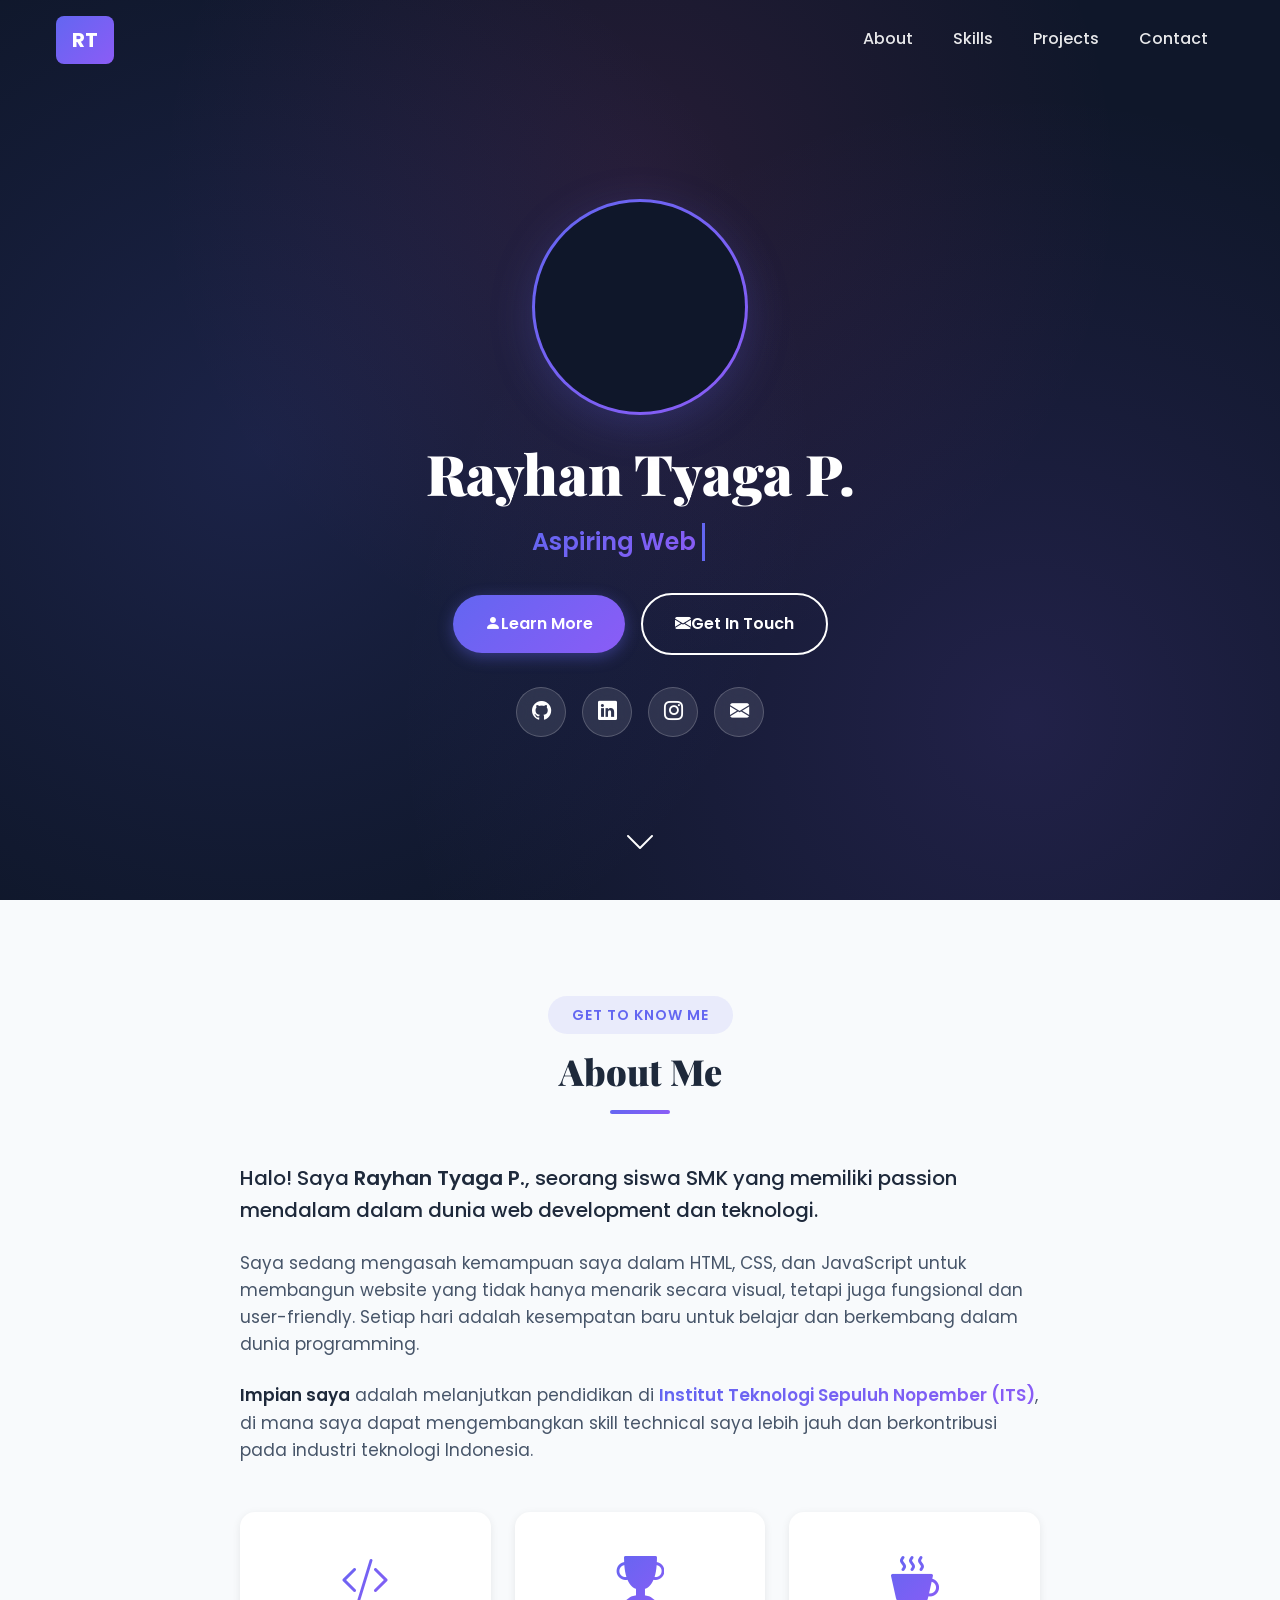
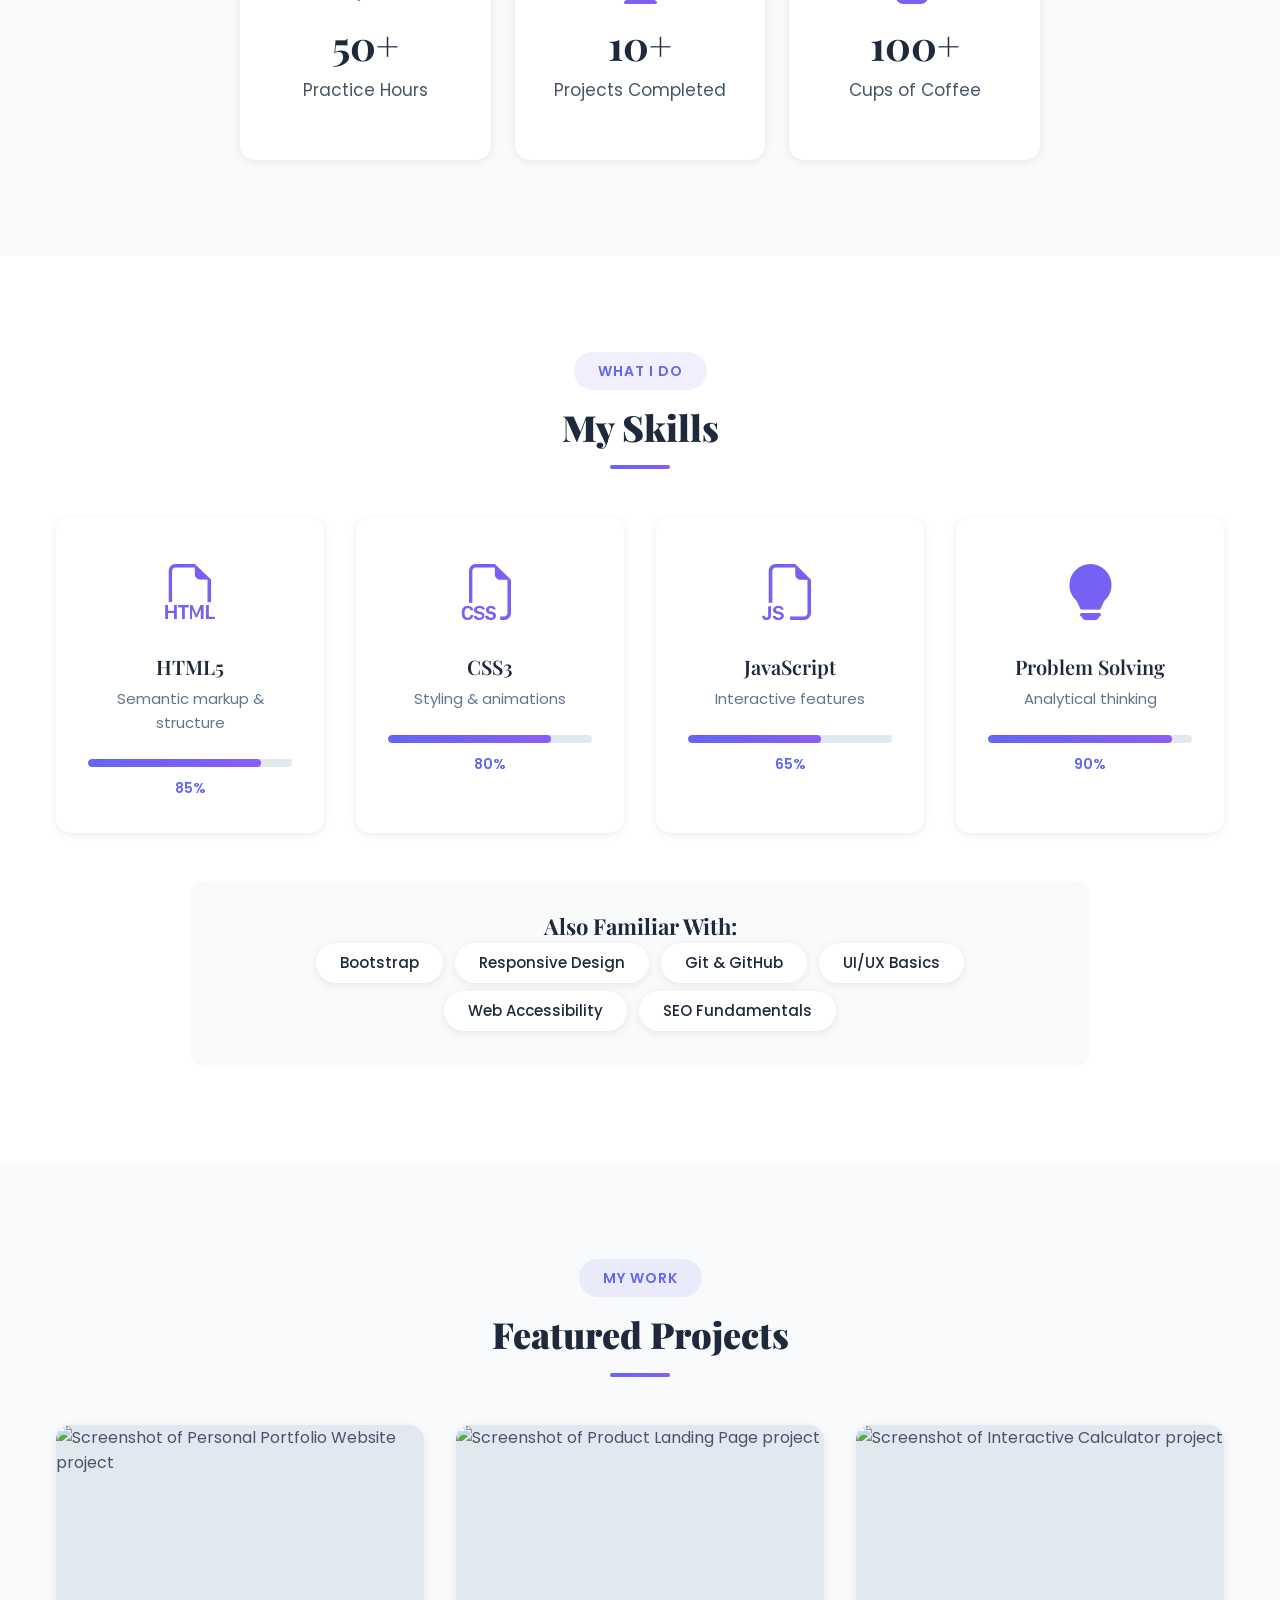
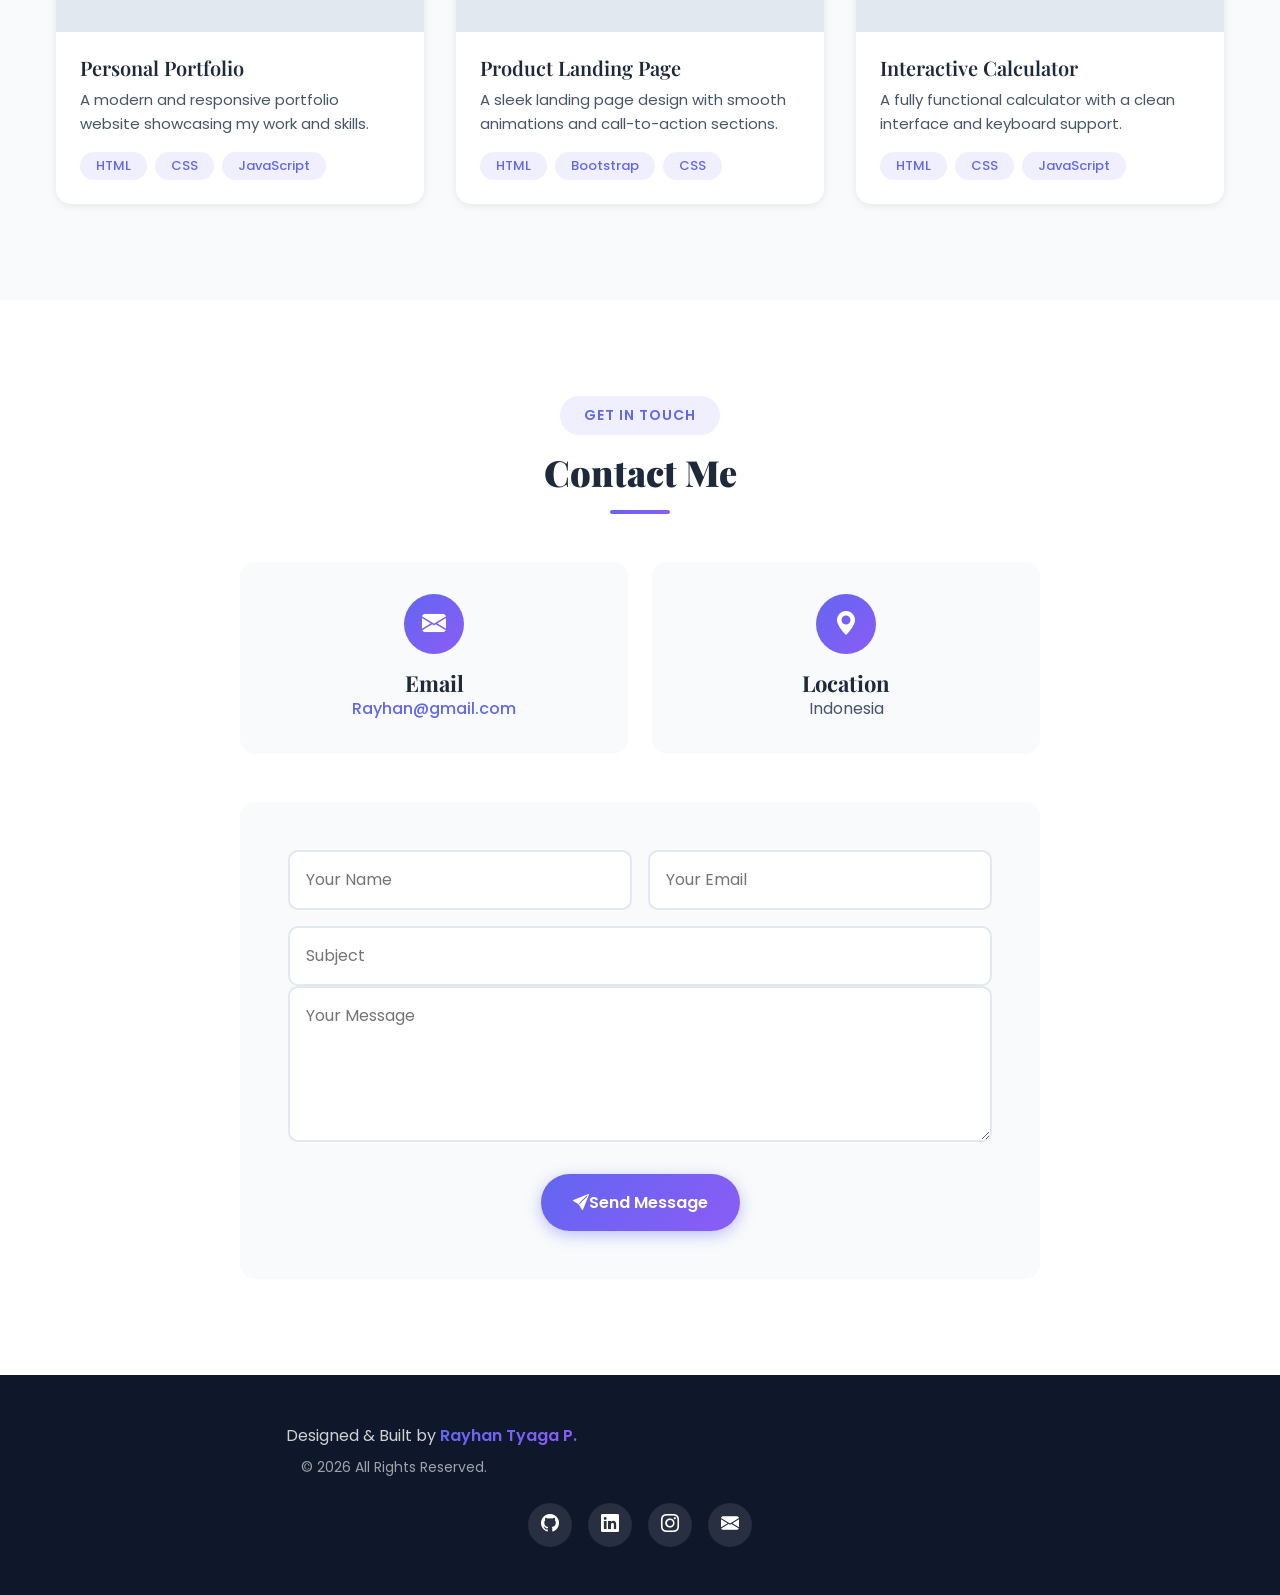
==== index.html @ b5382caf "Add files via upload" ====
<!DOCTYPE html>
<html lang="id">
<head>
  <meta charset="UTF-8">
  <meta name="viewport" content="width=device-width, initial-scale=1">
  <title>Rayhan Tyaga P. - Professional Portfolio</title>
  <meta name="description" content="Portfolio profesional Rayhan Tyaga P., siswa SMK yang berfokus pada web development">
  
  <!-- Bootstrap Icons -->
  <link rel="stylesheet" href="https://cdn.jsdelivr.net/npm/bootstrap-icons@1.11.1/font/bootstrap-icons.css">
  
  <!-- Google Fonts -->
  <link rel="preconnect" href="https://fonts.googleapis.com">
  <link rel="preconnect" href="https://fonts.gstatic.com" crossorigin>
  <link href="https://fonts.googleapis.com/css2?family=Poppins:wght@300;400;500;600;700&family=Playfair+Display:wght@700;900&display=swap" rel="stylesheet">
  
  <!-- Custom CSS -->
  <link rel="stylesheet" href="style.css">
</head>
<body>

  <!-- Navigation -->
  <nav class="navbar" id="mainNav" role="navigation" aria-label="Main navigation">
    <div class="container">
      <a class="navbar-brand" href="#page-top" aria-label="Home">
        <span class="brand-initial">RT</span>
      </a>
      <button 
        class="navbar-toggler" 
        type="button" 
        aria-controls="navbarNav" 
        aria-expanded="false" 
        aria-label="Toggle navigation menu"
        id="navToggle">
        <span class="navbar-toggler-icon"></span>
      </button>
      <div class="navbar-collapse" id="navbarNav">
        <ul class="navbar-nav">
          <li class="nav-item">
            <a class="nav-link" href="#about">About</a>
          </li>
          <li class="nav-item">
            <a class="nav-link" href="#skills">Skills</a>
          </li>
          <li class="nav-item">
            <a class="nav-link" href="#projects">Projects</a>
          </li>
          <li class="nav-item">
            <a class="nav-link" href="#contact">Contact</a>
          </li>
        </ul>
      </div>
    </div>
  </nav>

  <!-- Hero Section -->
  <header class="hero-section" id="page-top">
    <div class="hero-overlay"></div>
    <div class="container">
      <div class="profile-image-wrapper">
        <div class="profile-image">
          <img 
            src="https://ui-avatars.com/api/?name=Rayhan+Tyaga&size=400&background=6366f1&color=fff&bold=true&font-size=0.4" 
            alt="Foto profil Rayhan Tyaga P."
            width="200"
            height="200"
            loading="eager">
          <div class="profile-ring"></div>
        </div>
      </div>
      <h1 class="hero-title">
        Rayhan Tyaga P.
      </h1>
      <p class="hero-subtitle">
        <span class="typed-text"></span>
        <span class="cursor" aria-hidden="true">&nbsp;</span>
      </p>
      <div class="hero-cta">
        <a href="#about" class="btn btn-primary">
          <i class="bi bi-person-fill" aria-hidden="true"></i>
          <span>Learn More</span>
        </a>
        <a href="#contact" class="btn btn-outline-light">
          <i class="bi bi-envelope-fill" aria-hidden="true"></i>
          <span>Get In Touch</span>
        </a>
      </div>
      <div class="social-links">
        <a href="https://github.com" class="social-link" aria-label="GitHub" target="_blank" rel="noopener">
          <i class="bi bi-github" aria-hidden="true"></i>
        </a>
        <a href="https://linkedin.com" class="social-link" aria-label="LinkedIn" target="_blank" rel="noopener">
          <i class="bi bi-linkedin" aria-hidden="true"></i>
        </a>
        <a href="https://instagram.com" class="social-link" aria-label="Instagram" target="_blank" rel="noopener">
          <i class="bi bi-instagram" aria-hidden="true"></i>
        </a>
        <a href="mailto:Rayhan@gmail.com" class="social-link" aria-label="Email">
          <i class="bi bi-envelope-fill" aria-hidden="true"></i>
        </a>
      </div>
    </div>
    <div class="scroll-indicator">
      <a href="#about" aria-label="Scroll to about section">
        <i class="bi bi-chevron-down" aria-hidden="true"></i>
      </a>
    </div>
  </header>

  <!-- About Section -->
  <section class="about-section" id="about">
    <div class="container">
      <div class="section-header">
        <span class="section-badge">Get To Know Me</span>
        <h2 class="section-title">About Me</h2>
        <div class="section-divider"></div>
      </div>
      <div class="about-content">
        <p class="lead">
          Halo! Saya <strong>Rayhan Tyaga P.</strong>, seorang siswa SMK yang memiliki passion mendalam dalam dunia web development dan teknologi.
        </p>
        <p>
          Saya sedang mengasah kemampuan saya dalam HTML, CSS, dan JavaScript untuk membangun website yang tidak hanya menarik secara visual, tetapi juga fungsional dan user-friendly. Setiap hari adalah kesempatan baru untuk belajar dan berkembang dalam dunia programming.
        </p>
        <p>
          <strong>Impian saya</strong> adalah melanjutkan pendidikan di <span class="highlight">Institut Teknologi Sepuluh Nopember (ITS)</span>, di mana saya dapat mengembangkan skill technical saya lebih jauh dan berkontribusi pada industri teknologi Indonesia.
        </p>
        
        <div class="stats-row">
          <div class="stats-grid">
            <div class="stat-card">
              <i class="bi bi-code-slash stat-icon" aria-hidden="true"></i>
              <h3 class="stat-number">50+</h3>
              <p class="stat-label">Practice Hours</p>
            </div>
            <div class="stat-card">
              <i class="bi bi-trophy-fill stat-icon" aria-hidden="true"></i>
              <h3 class="stat-number">10+</h3>
              <p class="stat-label">Projects Completed</p>
            </div>
            <div class="stat-card">
              <i class="bi bi-cup-hot-fill stat-icon" aria-hidden="true"></i>
              <h3 class="stat-number">100+</h3>
              <p class="stat-label">Cups of Coffee</p>
            </div>
          </div>
        </div>
      </div>
    </div>
  </section>

  <!-- Skills Section -->
  <section class="skills-section" id="skills">
    <div class="container">
      <div class="section-header">
        <span class="section-badge">What I Do</span>
        <h2 class="section-title">My Skills</h2>
        <div class="section-divider"></div>
      </div>
      <div class="skills-grid">
        <div class="skill-card">
          <div class="skill-icon" aria-hidden="true">
            <i class="bi bi-filetype-html"></i>
          </div>
          <h3 class="skill-name">HTML5</h3>
          <p class="skill-description">Semantic markup & structure</p>
          <div class="skill-progress" role="progressbar" aria-valuenow="85" aria-valuemin="0" aria-valuemax="100" aria-label="HTML5 skill level 85%">
            <div class="progress-bar" style="width: 85%"></div>
          </div>
          <span class="skill-percentage">85%</span>
        </div>
        <div class="skill-card">
          <div class="skill-icon" aria-hidden="true">
            <i class="bi bi-filetype-css"></i>
          </div>
          <h3 class="skill-name">CSS3</h3>
          <p class="skill-description">Styling & animations</p>
          <div class="skill-progress" role="progressbar" aria-valuenow="80" aria-valuemin="0" aria-valuemax="100" aria-label="CSS3 skill level 80%">
            <div class="progress-bar" style="width: 80%"></div>
          </div>
          <span class="skill-percentage">80%</span>
        </div>
        <div class="skill-card">
          <div class="skill-icon" aria-hidden="true">
            <i class="bi bi-filetype-js"></i>
          </div>
          <h3 class="skill-name">JavaScript</h3>
          <p class="skill-description">Interactive features</p>
          <div class="skill-progress" role="progressbar" aria-valuenow="65" aria-valuemin="0" aria-valuemax="100" aria-label="JavaScript skill level 65%">
            <div class="progress-bar" style="width: 65%"></div>
          </div>
          <span class="skill-percentage">65%</span>
        </div>
        <div class="skill-card">
          <div class="skill-icon" aria-hidden="true">
            <i class="bi bi-lightbulb-fill"></i>
          </div>
          <h3 class="skill-name">Problem Solving</h3>
          <p class="skill-description">Analytical thinking</p>
          <div class="skill-progress" role="progressbar" aria-valuenow="90" aria-valuemin="0" aria-valuemax="100" aria-label="Problem Solving skill level 90%">
            <div class="progress-bar" style="width: 90%"></div>
          </div>
          <span class="skill-percentage">90%</span>
        </div>
      </div>
      
      <!-- Additional Skills -->
      <div class="additional-skills">
        <h3>Also Familiar With:</h3>
        <div>
          <span class="skill-badge">Bootstrap</span>
          <span class="skill-badge">Responsive Design</span>
          <span class="skill-badge">Git & GitHub</span>
          <span class="skill-badge">UI/UX Basics</span>
          <span class="skill-badge">Web Accessibility</span>
          <span class="skill-badge">SEO Fundamentals</span>
        </div>
      </div>
    </div>
  </section>

  <!-- Projects Section -->
  <section class="projects-section" id="projects">
    <div class="container">
      <div class="section-header">
        <span class="section-badge">My Work</span>
        <h2 class="section-title">Featured Projects</h2>
        <div class="section-divider"></div>
      </div>
      <div class="portfolio-grid">
        <article class="project-card">
          <div class="project-image">
            <img 
              src="https://via.placeholder.com/800x450/6366f1/ffffff?text=Portfolio+Website" 
              alt="Screenshot of Personal Portfolio Website project"
              width="400"
              height="225"
              loading="lazy">
            <div class="project-overlay">
              <a href="#" class="btn btn-primary" aria-label="View Personal Portfolio project">
                <i class="bi bi-eye-fill" aria-hidden="true"></i>
                <span>View</span>
              </a>
            </div>
          </div>
          <div class="project-content">
            <h3 class="project-title">Personal Portfolio</h3>
            <p class="project-description">A modern and responsive portfolio website showcasing my work and skills.</p>
            <div class="project-tags">
              <span class="tag">HTML</span>
              <span class="tag">CSS</span>
              <span class="tag">JavaScript</span>
            </div>
          </div>
        </article>
        <article class="project-card">
          <div class="project-image">
            <img 
              src="https://via.placeholder.com/800x450/8b5cf6/ffffff?text=Landing+Page" 
              alt="Screenshot of Product Landing Page project"
              width="400"
              height="225"
              loading="lazy">
            <div class="project-overlay">
              <a href="#" class="btn btn-primary" aria-label="View Product Landing Page project">
                <i class="bi bi-eye-fill" aria-hidden="true"></i>
                <span>View</span>
              </a>
            </div>
          </div>
          <div class="project-content">
            <h3 class="project-title">Product Landing Page</h3>
            <p class="project-description">A sleek landing page design with smooth animations and call-to-action sections.</p>
            <div class="project-tags">
              <span class="tag">HTML</span>
              <span class="tag">Bootstrap</span>
              <span class="tag">CSS</span>
            </div>
          </div>
        </article>
        <article class="project-card">
          <div class="project-image">
            <img 
              src="https://via.placeholder.com/800x450/ec4899/ffffff?text=Web+Calculator" 
              alt="Screenshot of Interactive Calculator project"
              width="400"
              height="225"
              loading="lazy">
            <div class="project-overlay">
              <a href="#" class="btn btn-primary" aria-label="View Interactive Calculator project">
                <i class="bi bi-eye-fill" aria-hidden="true"></i>
                <span>View</span>
              </a>
            </div>
          </div>
          <div class="project-content">
            <h3 class="project-title">Interactive Calculator</h3>
            <p class="project-description">A fully functional calculator with a clean interface and keyboard support.</p>
            <div class="project-tags">
              <span class="tag">HTML</span>
              <span class="tag">CSS</span>
              <span class="tag">JavaScript</span>
            </div>
          </div>
        </article>
      </div>
    </div>
  </section>

  <!-- Contact Section -->
  <section class="contact-section" id="contact">
    <div class="container">
      <div class="contact-wrapper">
        <div class="section-header">
          <span class="section-badge">Get In Touch</span>
          <h2 class="section-title">Contact Me</h2>
          <div class="section-divider"></div>
        </div>
        
        <div class="contact-info">
          <div class="contact-info-grid">
            <div class="contact-card">
              <div class="contact-icon" aria-hidden="true">
                <i class="bi bi-envelope-fill"></i>
              </div>
              <h3>Email</h3>
              <p><a href="mailto:Rayhan@gmail.com">Rayhan@gmail.com</a></p>
            </div>
            <div class="contact-card">
              <div class="contact-icon" aria-hidden="true">
                <i class="bi bi-geo-alt-fill"></i>
              </div>
              <h3>Location</h3>
              <p>Indonesia</p>
            </div>
          </div>
        </div>

        <div class="contact-form-wrapper">
          <form class="contact-form" id="contactForm">
            <div class="form-row">
              <div>
                <label for="name" class="visually-hidden">Your Name</label>
                <input 
                  type="text" 
                  class="form-control" 
                  id="name" 
                  name="name" 
                  placeholder="Your Name" 
                  required
                  autocomplete="name">
              </div>
              <div>
                <label for="email" class="visually-hidden">Your Email</label>
                <input 
                  type="email" 
                  class="form-control" 
                  id="email" 
                  name="email" 
                  placeholder="Your Email" 
                  required
                  autocomplete="email">
              </div>
            </div>
            <div>
              <label for="subject" class="visually-hidden">Subject</label>
              <input 
                type="text" 
                class="form-control" 
                id="subject" 
                name="subject" 
                placeholder="Subject" 
                required>
            </div>
            <div>
              <label for="message" class="visually-hidden">Your Message</label>
              <textarea 
                class="form-control" 
                id="message" 
                name="message" 
                rows="5" 
                placeholder="Your Message" 
                required></textarea>
            </div>
            <div class="form-submit">
              <button type="submit" class="btn btn-primary">
                <i class="bi bi-send-fill" aria-hidden="true"></i>
                <span>Send Message</span>
              </button>
            </div>
          </form>
        </div>
      </div>
    </div>
  </section>

  <!-- Footer -->
  <footer class="footer">
    <div class="container">
      <p class="footer-text">
        Designed & Built by <strong>Rayhan Tyaga P.</strong>
      </p>
      <p class="footer-copyright">
        &copy; 2026 All Rights Reserved.
      </p>
      <div class="footer-social">
        <a href="https://github.com" aria-label="GitHub" target="_blank" rel="noopener">
          <i class="bi bi-github" aria-hidden="true"></i>
        </a>
        <a href="https://linkedin.com" aria-label="LinkedIn" target="_blank" rel="noopener">
          <i class="bi bi-linkedin" aria-hidden="true"></i>
        </a>
        <a href="https://instagram.com" aria-label="Instagram" target="_blank" rel="noopener">
          <i class="bi bi-instagram" aria-hidden="true"></i>
        </a>
        <a href="mailto:Rayhan@gmail.com" aria-label="Email">
          <i class="bi bi-envelope-fill" aria-hidden="true"></i>
        </a>
      </div>
    </div>
  </footer>

  <!-- Custom JS -->
  <script>
    // Mobile navigation
    (function() {
      const navToggle = document.getElementById('navToggle');
      const navMenu = document.getElementById('navbarNav');
      const navLinks = document.querySelectorAll('.nav-link');
      const body = document.body;

      if (!navToggle || !navMenu) return;

      // Toggle menu
      function toggleMenu() {
        const isOpen = navMenu.classList.contains('show');
        navMenu.classList.toggle('show');
        navToggle.setAttribute('aria-expanded', !isOpen);
        body.classList.toggle('no-scroll', !isOpen);
      }

      // Close menu
      function closeMenu() {
        navMenu.classList.remove('show');
        navToggle.setAttribute('aria-expanded', 'false');
        body.classList.remove('no-scroll');
      }

      // Toggle button click
      navToggle.addEventListener('click', toggleMenu);

      // Close when nav link clicked
      navLinks.forEach(link => {
        link.addEventListener('click', closeMenu);
      });

      // Close on Escape key
      document.addEventListener('keydown', function(e) {
        if (e.key === 'Escape' && navMenu.classList.contains('show')) {
          closeMenu();
        }
      });

      // Close when clicking outside
      document.addEventListener('click', function(e) {
        if (navMenu.classList.contains('show') && 
            !navMenu.contains(e.target) && 
            !navToggle.contains(e.target)) {
          closeMenu();
        }
      });
    })();

    // Navbar scroll effect
    (function() {
      const navbar = document.getElementById('mainNav');
      if (!navbar) return;

      function updateNavbar() {
        if (window.scrollY > 50) {
          navbar.classList.add('navbar-scrolled');
        } else {
          navbar.classList.remove('navbar-scrolled');
        }
      }

      window.addEventListener('scroll', updateNavbar);
      updateNavbar();
    })();

    // Smooth scrolling
    document.querySelectorAll('a[href^="#"]').forEach(anchor => {
      anchor.addEventListener('click', function (e) {
        const href = this.getAttribute('href');
        if (href === '#') return;
        
        e.preventDefault();
        const target = document.querySelector(href);
        if (target) {
          const navHeight = document.getElementById('mainNav').offsetHeight;
          const targetPosition = target.offsetTop - navHeight;
          window.scrollTo({
            top: targetPosition,
            behavior: 'smooth'
          });
        }
      });
    });

    // Typing effect
    (function() {
      const typedTextEl = document.querySelector('.typed-text');
      if (!typedTextEl) return;

      const texts = ['Aspiring Web Developer', 'SMK Student', 'Future ITS Student', 'Tech Enthusiast'];
      let textIndex = 0;
      let charIndex = 0;
      let isDeleting = false;

      function type() {
        const currentText = texts[textIndex];
        
        if (isDeleting) {
          typedTextEl.textContent = currentText.substring(0, charIndex - 1);
          charIndex--;
        } else {
          typedTextEl.textContent = currentText.substring(0, charIndex + 1);
          charIndex++;
        }

        if (!isDeleting && charIndex === currentText.length) {
          isDeleting = true;
          setTimeout(type, 2000);
        } else if (isDeleting && charIndex === 0) {
          isDeleting = false;
          textIndex = (textIndex + 1) % texts.length;
          setTimeout(type, 500);
        } else {
          setTimeout(type, isDeleting ? 50 : 100);
        }
      }

      setTimeout(type, 1000);
    })();

    // Form submission
    (function() {
      const form = document.getElementById('contactForm');
      if (!form) return;

      form.addEventListener('submit', function(e) {
        e.preventDefault();
        alert('Thank you for your message! I will get back to you soon.');
        form.reset();
      });
    })();
  </script>
</body>
</html>
---- style.css ----
/* ===================================
   1. DESIGN TOKENS
   =================================== */

:root {
  /* Spacing — kelipatan 4px */
  --space-1: 0.25rem;  /*  4px */
  --space-2: 0.5rem;   /*  8px */
  --space-3: 1rem;     /* 16px */
  --space-4: 1.5rem;   /* 24px */
  --space-5: 2rem;     /* 32px */
  --space-6: 3rem;     /* 48px */
  --space-7: 4rem;     /* 64px */
  --space-8: 6rem;     /* 96px */

  /* Layout */
  --container-max: 1200px;
  --container-pad: var(--space-3);

  /* Typography fluid */
  --fs-body: 1rem;
  --fs-h3: clamp(1.125rem, 2vw, 1.375rem);
  --fs-h2: clamp(1.5rem, 4vw, 2.25rem);
  --fs-h1: clamp(1.75rem, 6vw, 3.5rem);
  --lh-body: 1.6;
  --lh-heading: 1.2;

  /* Interaction */
  --touch-min: 44px;
  --transition: all 0.3s cubic-bezier(0.4, 0, 0.2, 1);

  /* Colors */
  --primary: #6366f1;
  --primary-dark: #4f46e5;
  --secondary: #8b5cf6;
  --accent: #ec4899;
  --dark-bg: #0f172a;
  --dark-secondary: #1e293b;
  --light-bg: #f8fafc;
  --text-dark: #1e293b;
  --text-body: #475569;
  --text-light: #64748b;
  --white: #ffffff;
  --border: #e2e8f0;

  /* Gradients */
  --gradient-1: linear-gradient(135deg, #6366f1 0%, #8b5cf6 100%);
  --gradient-2: linear-gradient(135deg, #ec4899 0%, #f59e0b 100%);

  /* Shadows */
  --shadow-sm: 0 2px 8px rgba(0, 0, 0, 0.08);
  --shadow-md: 0 4px 20px rgba(0, 0, 0, 0.12);
  --shadow-lg: 0 10px 40px rgba(0, 0, 0, 0.15);
}

/* ===================================
   2. RESET GLOBAL
   =================================== */

*, *::before, *::after {
  box-sizing: border-box;
  margin: 0;
  padding: 0;
}

html {
  scroll-behavior: smooth;
}

body {
  margin: 0;
  font-family: 'Poppins', -apple-system, BlinkMacSystemFont, 'Segoe UI', 
               Roboto, 'Helvetica Neue', Arial, sans-serif;
  font-size: var(--fs-body);
  line-height: var(--lh-body);
  color: var(--text-body);
  background-color: var(--white);
  overflow-x: hidden;
  -webkit-font-smoothing: antialiased;
  -moz-osx-font-smoothing: grayscale;
}

img, video, canvas, svg {
  display: block;
  max-width: 100%;
  height: auto;
}

a {
  text-decoration: none;
  color: inherit;
}

button {
  font-family: inherit;
  cursor: pointer;
}

/* Body scroll lock untuk mobile menu */
body.no-scroll {
  overflow: hidden;
  position: fixed;
  width: 100%;
}

/* ===================================
   3. LAYOUT - CONTAINER
   =================================== */

.container {
  width: 100%;
  max-width: var(--container-max);
  margin-inline: auto;
  padding-inline: var(--container-pad);
}

/* ===================================
   4. TYPOGRAPHY
   =================================== */

h1, h2, h3, h4, h5, h6 {
  font-family: 'Playfair Display', Georgia, serif;
  font-weight: 700;
  line-height: var(--lh-heading);
  color: var(--text-dark);
  overflow-wrap: break-word;
}

h1 {
  font-size: var(--fs-h1);
}

h2 {
  font-size: var(--fs-h2);
}

h3 {
  font-size: var(--fs-h3);
}

p {
  overflow-wrap: break-word;
  max-width: 75ch;
}

/* ===================================
   5. NAVIGATION
   =================================== */

.navbar {
  position: fixed;
  top: 0;
  left: 0;
  width: 100%;
  z-index: 1000;
  padding: var(--space-3) 0;
  background-color: transparent;
  transition: var(--transition);
}

.navbar-scrolled {
  background-color: rgba(15, 23, 42, 0.95);
  backdrop-filter: blur(10px);
  box-shadow: 0 2px 20px rgba(0, 0, 0, 0.1);
  padding: var(--space-2) 0;
}

.navbar .container {
  display: flex;
  align-items: center;
  justify-content: space-between;
}

.navbar-brand {
  font-weight: 700;
  font-size: 1.25rem;
  color: var(--white);
  z-index: 1001;
}

.brand-initial {
  background: var(--gradient-1);
  padding: var(--space-2) var(--space-3);
  border-radius: 8px;
  display: inline-block;
}

/* Hamburger button */
.navbar-toggler {
  display: block;
  background: transparent;
  border: 2px solid rgba(255, 255, 255, 0.5);
  border-radius: 8px;
  padding: var(--space-2);
  min-width: var(--touch-min);
  min-height: var(--touch-min);
  z-index: 1001;
  transition: var(--transition);
}

.navbar-toggler:hover {
  border-color: var(--white);
}

.navbar-toggler:focus {
  outline: 2px solid var(--primary);
  outline-offset: 2px;
}

.navbar-toggler-icon {
  display: block;
  width: 24px;
  height: 2px;
  background: var(--white);
  position: relative;
  transition: var(--transition);
}

.navbar-toggler-icon::before,
.navbar-toggler-icon::after {
  content: '';
  position: absolute;
  left: 0;
  width: 100%;
  height: 2px;
  background: var(--white);
  transition: var(--transition);
}

.navbar-toggler-icon::before {
  top: -8px;
}

.navbar-toggler-icon::after {
  bottom: -8px;
}

/* Mobile navigation */
.navbar-collapse {
  position: fixed;
  top: 0;
  right: -100%;
  width: 280px;
  height: 100vh;
  background: var(--dark-bg);
  padding: var(--space-7) var(--space-4);
  transition: right 0.3s ease;
  overflow-y: auto;
}

.navbar-collapse.show {
  right: 0;
  box-shadow: -5px 0 20px rgba(0, 0, 0, 0.3);
}

.navbar-nav {
  list-style: none;
  display: flex;
  flex-direction: column;
  gap: var(--space-1);
}

.nav-link {
  display: block;
  padding: var(--space-3);
  color: rgba(255, 255, 255, 0.9);
  font-weight: 500;
  font-size: 1rem;
  min-height: var(--touch-min);
  border-radius: 8px;
  transition: var(--transition);
}

.nav-link:hover,
.nav-link:focus {
  color: var(--white);
  background: rgba(99, 102, 241, 0.2);
}

.nav-link:focus-visible {
  outline: 2px solid var(--primary);
  outline-offset: 2px;
}

/* Desktop navigation */
@media (min-width: 768px) {
  .navbar-toggler {
    display: none;
  }

  .navbar-collapse {
    position: static;
    width: auto;
    height: auto;
    background: transparent;
    padding: 0;
    overflow: visible;
  }

  .navbar-nav {
    flex-direction: row;
    gap: var(--space-2);
  }

  .nav-link {
    padding: var(--space-2) var(--space-3);
    position: relative;
  }

  .nav-link::after {
    content: '';
    position: absolute;
    bottom: 0;
    left: 50%;
    transform: translateX(-50%);
    width: 0;
    height: 2px;
    background: var(--gradient-1);
    transition: width 0.3s ease;
  }

  .nav-link:hover::after {
    width: 80%;
  }
}

/* ===================================
   6. HERO SECTION
   =================================== */

.hero-section {
  min-height: 100vh;
  background: var(--dark-bg);
  position: relative;
  display: flex;
  align-items: center;
  padding-top: calc(var(--space-7) + var(--touch-min));
  padding-bottom: var(--space-7);
}

.hero-overlay {
  position: absolute;
  top: 0;
  left: 0;
  width: 100%;
  height: 100%;
  background: 
    radial-gradient(circle at 20% 50%, rgba(99, 102, 241, 0.15) 0%, transparent 50%),
    radial-gradient(circle at 80% 80%, rgba(139, 92, 246, 0.15) 0%, transparent 50%),
    radial-gradient(circle at 50% 20%, rgba(236, 72, 153, 0.1) 0%, transparent 50%);
  pointer-events: none;
}

.hero-section .container {
  position: relative;
  z-index: 2;
  text-align: center;
}

.profile-image-wrapper {
  margin-bottom: var(--space-5);
}

.profile-image {
  width: 150px;
  height: 150px;
  margin: 0 auto;
  position: relative;
}

@media (min-width: 480px) {
  .profile-image {
    width: 180px;
    height: 180px;
  }
}

@media (min-width: 768px) {
  .profile-image {
    width: 200px;
    height: 200px;
  }
}

.profile-image img {
  width: 100%;
  height: 100%;
  border-radius: 50%;
  object-fit: cover;
  border: 4px solid var(--white);
  box-shadow: 0 10px 50px rgba(99, 102, 241, 0.3);
}

.profile-ring {
  position: absolute;
  top: -8px;
  left: -8px;
  width: calc(100% + 16px);
  height: calc(100% + 16px);
  border-radius: 50%;
  background: var(--gradient-1);
  padding: 3px;
  animation: rotate 10s linear infinite;
}

.profile-ring::before {
  content: '';
  position: absolute;
  top: 3px;
  left: 3px;
  right: 3px;
  bottom: 3px;
  background: var(--dark-bg);
  border-radius: 50%;
}

@keyframes rotate {
  from { transform: rotate(0deg); }
  to { transform: rotate(360deg); }
}

.hero-title {
  font-size: var(--fs-h1);
  font-weight: 900;
  color: var(--white);
  margin-bottom: var(--space-3);
  overflow-wrap: break-word;
}

.hero-subtitle {
  font-size: clamp(1rem, 3vw, 1.5rem);
  color: rgba(255, 255, 255, 0.8);
  margin-bottom: var(--space-5);
  min-height: 36px;
  overflow-wrap: break-word;
}

.typed-text {
  background: var(--gradient-1);
  -webkit-background-clip: text;
  -webkit-text-fill-color: transparent;
  background-clip: text;
  font-weight: 600;
}

.cursor {
  display: inline-block;
  width: 3px;
  background: var(--primary);
  animation: blink 1s infinite;
}

@keyframes blink {
  0%, 49% { opacity: 1; }
  50%, 100% { opacity: 0; }
}

.hero-cta {
  display: flex;
  flex-direction: column;
  gap: var(--space-3);
  align-items: center;
  margin-bottom: var(--space-5);
}

@media (min-width: 480px) {
  .hero-cta {
    flex-direction: row;
    justify-content: center;
  }
}

.btn {
  display: inline-flex;
  align-items: center;
  justify-content: center;
  padding: var(--space-3) var(--space-5);
  min-height: var(--touch-min);
  font-weight: 600;
  font-size: 1rem;
  border-radius: 50px;
  border: none;
  transition: var(--transition);
  cursor: pointer;
  text-align: center;
}

.btn:focus-visible {
  outline: 2px solid var(--primary);
  outline-offset: 4px;
}

.btn-primary {
  background: var(--gradient-1);
  color: var(--white);
  box-shadow: 0 4px 15px rgba(99, 102, 241, 0.4);
}

.btn-primary:hover {
  transform: translateY(-2px);
  box-shadow: 0 8px 25px rgba(99, 102, 241, 0.5);
}

.btn-outline-light {
  background: transparent;
  border: 2px solid var(--white);
  color: var(--white);
}

.btn-outline-light:hover {
  background: var(--white);
  color: var(--dark-bg);
}

.social-links {
  display: flex;
  justify-content: center;
  gap: var(--space-3);
  flex-wrap: wrap;
}

.social-link {
  width: 50px;
  height: 50px;
  min-width: var(--touch-min);
  min-height: var(--touch-min);
  border-radius: 50%;
  background: rgba(255, 255, 255, 0.1);
  backdrop-filter: blur(10px);
  border: 1px solid rgba(255, 255, 255, 0.2);
  display: flex;
  align-items: center;
  justify-content: center;
  color: var(--white);
  font-size: 1.2rem;
  transition: var(--transition);
}

.social-link:hover {
  background: var(--gradient-1);
  transform: translateY(-3px);
  box-shadow: 0 10px 20px rgba(99, 102, 241, 0.3);
}

.social-link:focus-visible {
  outline: 2px solid var(--primary);
  outline-offset: 2px;
}

.scroll-indicator {
  position: absolute;
  bottom: var(--space-5);
  left: 50%;
  transform: translateX(-50%);
}

.scroll-indicator a {
  color: var(--white);
  font-size: 2rem;
  display: block;
  animation: bounce 2s infinite;
}

@keyframes bounce {
  0%, 20%, 50%, 80%, 100% { transform: translateY(0); }
  40% { transform: translateY(-10px); }
  60% { transform: translateY(-5px); }
}

/* ===================================
   7. SECTIONS
   =================================== */

section {
  padding: var(--space-6) 0;
}

@media (min-width: 768px) {
  section {
    padding: var(--space-8) 0;
  }
}

.about-section {
  background: var(--light-bg);
}

.skills-section {
  background: var(--white);
}

.projects-section {
  background: var(--light-bg);
}

.contact-section {
  background: var(--white);
}

.section-header {
  text-align: center;
  margin-bottom: var(--space-6);
}

.section-badge {
  display: inline-block;
  padding: var(--space-2) var(--space-4);
  background: rgba(99, 102, 241, 0.1);
  color: var(--primary);
  border-radius: 50px;
  font-size: 0.875rem;
  font-weight: 600;
  margin-bottom: var(--space-3);
  text-transform: uppercase;
  letter-spacing: 1px;
}

.section-title {
  font-size: var(--fs-h2);
  font-weight: 900;
  color: var(--text-dark);
  margin-bottom: var(--space-3);
}

.section-divider {
  width: 60px;
  height: 4px;
  background: var(--gradient-1);
  margin: 0 auto;
  border-radius: 2px;
}

/* ===================================
   8. ABOUT SECTION
   =================================== */

.about-content {
  max-width: 800px;
  margin: 0 auto;
}

.about-content p {
  font-size: 1.0625rem;
  color: var(--text-body);
  margin-bottom: var(--space-4);
  max-width: 75ch;
  margin-left: auto;
  margin-right: auto;
}

.about-content .lead {
  font-size: 1.25rem;
  color: var(--text-dark);
  font-weight: 500;
}

.about-content strong {
  color: var(--text-dark);
  font-weight: 600;
}

.highlight {
  background: var(--gradient-1);
  -webkit-background-clip: text;
  -webkit-text-fill-color: transparent;
  background-clip: text;
  font-weight: 600;
}

.stats-row {
  margin-top: var(--space-6);
}

.stats-grid {
  display: grid;
  grid-template-columns: 1fr;
  gap: var(--space-4);
}

@media (min-width: 768px) {
  .stats-grid {
    grid-template-columns: repeat(3, 1fr);
  }
}

.stat-card {
  background: var(--white);
  padding: var(--space-5);
  border-radius: 15px;
  box-shadow: var(--shadow-sm);
  text-align: center;
  transition: var(--transition);
  height: 100%;
}

.stat-card:hover {
  transform: translateY(-5px);
  box-shadow: var(--shadow-md);
}

.stat-icon {
  font-size: 3rem;
  background: var(--gradient-1);
  -webkit-background-clip: text;
  -webkit-text-fill-color: transparent;
  background-clip: text;
  margin-bottom: var(--space-3);
}

.stat-number {
  font-size: 2rem;
  font-weight: 700;
  color: var(--text-dark);
  margin-bottom: var(--space-2);
}

@media (min-width: 768px) {
  .stat-number {
    font-size: 2.5rem;
  }
}

.stat-label {
  color: var(--text-light);
  font-size: 0.9375rem;
  margin: 0;
}

/* ===================================
   9. SKILLS SECTION
   =================================== */

.skills-grid {
  display: grid;
  grid-template-columns: 1fr;
  gap: var(--space-4);
  margin-bottom: var(--space-6);
}

@media (min-width: 480px) {
  .skills-grid {
    grid-template-columns: repeat(2, 1fr);
  }
}

@media (min-width: 768px) {
  .skills-grid {
    grid-template-columns: repeat(2, 1fr);
    gap: var(--space-5);
  }
}

@media (min-width: 1024px) {
  .skills-grid {
    grid-template-columns: repeat(4, 1fr);
  }
}

.skill-card {
  background: var(--white);
  padding: var(--space-5);
  border-radius: 15px;
  box-shadow: var(--shadow-sm);
  text-align: center;
  transition: var(--transition);
}

.skill-card:hover {
  transform: translateY(-8px);
  box-shadow: var(--shadow-lg);
}

.skill-icon {
  font-size: 3.5rem;
  background: var(--gradient-1);
  -webkit-background-clip: text;
  -webkit-text-fill-color: transparent;
  background-clip: text;
  margin-bottom: var(--space-3);
}

.skill-name {
  font-size: 1.25rem;
  font-weight: 600;
  color: var(--text-dark);
  margin-bottom: var(--space-2);
}

.skill-description {
  color: var(--text-light);
  font-size: 0.9375rem;
  margin-bottom: var(--space-4);
}

.skill-progress {
  width: 100%;
  height: 8px;
  background: var(--border);
  border-radius: 10px;
  overflow: hidden;
  margin-bottom: var(--space-2);
}

.progress-bar {
  height: 100%;
  background: var(--gradient-1);
  border-radius: 10px;
  transition: width 1s ease;
}

.skill-percentage {
  font-size: 0.875rem;
  font-weight: 600;
  color: var(--primary);
}

.additional-skills {
  background: var(--light-bg);
  padding: var(--space-5);
  border-radius: 15px;
  text-align: center;
  max-width: 900px;
  margin: 0 auto;
}

.additional-skills h5 {
  color: var(--text-dark);
  font-weight: 600;
  margin-bottom: var(--space-4);
  font-size: 1.125rem;
}

.skill-badge {
  display: inline-block;
  padding: var(--space-2) var(--space-4);
  background: var(--white);
  color: var(--text-dark);
  border-radius: 25px;
  margin: var(--space-1);
  font-size: 0.9375rem;
  font-weight: 500;
  box-shadow: var(--shadow-sm);
  transition: var(--transition);
}

.skill-badge:hover {
  background: var(--gradient-1);
  color: var(--white);
  transform: translateY(-2px);
}

/* ===================================
   10. PROJECTS SECTION
   =================================== */

.portfolio-grid {
  display: grid;
  grid-template-columns: 1fr;
  gap: var(--space-5);
}

@media (min-width: 768px) {
  .portfolio-grid {
    grid-template-columns: repeat(2, 1fr);
  }
}

@media (min-width: 1024px) {
  .portfolio-grid {
    grid-template-columns: repeat(3, 1fr);
  }
}

.project-card {
  background: var(--white);
  border-radius: 15px;
  overflow: hidden;
  box-shadow: var(--shadow-sm);
  transition: var(--transition);
}

.project-card:hover {
  transform: translateY(-8px);
  box-shadow: var(--shadow-lg);
}

.project-image {
  position: relative;
  overflow: hidden;
  aspect-ratio: 16 / 9;
  background: var(--border);
}

.project-image img {
  width: 100%;
  height: 100%;
  object-fit: cover;
  transition: var(--transition);
}

.project-card:hover .project-image img {
  transform: scale(1.05);
}

.project-overlay {
  position: absolute;
  top: 0;
  left: 0;
  width: 100%;
  height: 100%;
  background: rgba(15, 23, 42, 0.9);
  display: flex;
  align-items: center;
  justify-content: center;
  opacity: 0;
  transition: var(--transition);
}

.project-card:hover .project-overlay {
  opacity: 1;
}

.project-overlay .btn {
  min-width: var(--touch-min);
  min-height: var(--touch-min);
}

.project-content {
  padding: var(--space-4);
}

.project-title {
  font-size: 1.25rem;
  font-weight: 600;
  color: var(--text-dark);
  margin-bottom: var(--space-2);
}

.project-description {
  color: var(--text-body);
  font-size: 0.9375rem;
  margin-bottom: var(--space-3);
  line-height: 1.6;
}

.project-tags {
  display: flex;
  flex-wrap: wrap;
  gap: var(--space-2);
}

.tag {
  padding: var(--space-1) var(--space-3);
  background: rgba(99, 102, 241, 0.1);
  color: var(--primary);
  border-radius: 15px;
  font-size: 0.8125rem;
  font-weight: 500;
}

/* ===================================
   11. CONTACT SECTION
   =================================== */

.contact-wrapper {
  max-width: 800px;
  margin: 0 auto;
}

.contact-info {
  margin-bottom: var(--space-6);
}

.contact-info-grid {
  display: grid;
  grid-template-columns: 1fr;
  gap: var(--space-4);
}

@media (min-width: 768px) {
  .contact-info-grid {
    grid-template-columns: repeat(2, 1fr);
  }
}

.contact-card {
  background: var(--light-bg);
  padding: var(--space-5);
  border-radius: 15px;
  text-align: center;
  transition: var(--transition);
}

.contact-card:hover {
  transform: translateY(-3px);
  box-shadow: var(--shadow-md);
}

.contact-icon {
  width: 60px;
  height: 60px;
  background: var(--gradient-1);
  border-radius: 50%;
  display: flex;
  align-items: center;
  justify-content: center;
  margin: 0 auto var(--space-3);
  font-size: 1.5rem;
  color: var(--white);
}

.contact-card h5 {
  font-weight: 600;
  color: var(--text-dark);
  margin-bottom: var(--space-2);
  font-size: 1.125rem;
}

.contact-card p {
  color: var(--text-body);
  margin: 0;
}

.contact-card a {
  color: var(--primary);
  font-weight: 500;
  transition: var(--transition);
}

.contact-card a:hover {
  color: var(--primary-dark);
  text-decoration: underline;
}

.contact-card a:focus-visible {
  outline: 2px solid var(--primary);
  outline-offset: 2px;
}

.contact-form-wrapper {
  background: var(--light-bg);
  padding: var(--space-5);
  border-radius: 15px;
}

@media (min-width: 768px) {
  .contact-form-wrapper {
    padding: var(--space-6);
  }
}

.contact-form .form-row {
  display: grid;
  grid-template-columns: 1fr;
  gap: var(--space-3);
  margin-bottom: var(--space-3);
}

@media (min-width: 768px) {
  .contact-form .form-row {
    grid-template-columns: repeat(2, 1fr);
  }
}

.form-control {
  width: 100%;
  padding: var(--space-3);
  border: 2px solid var(--border);
  border-radius: 10px;
  font-family: inherit;
  font-size: 1rem;
  line-height: 1.5;
  transition: var(--transition);
}

.form-control:focus {
  outline: none;
  border-color: var(--primary);
  box-shadow: 0 0 0 3px rgba(99, 102, 241, 0.1);
}

textarea.form-control {
  resize: vertical;
  min-height: 120px;
}

.form-submit {
  text-align: center;
  margin-top: var(--space-4);
}

/* ===================================
   12. FOOTER
   =================================== */

.footer {
  background: var(--dark-bg);
  padding: var(--space-6) 0;
  color: rgba(255, 255, 255, 0.8);
  text-align: center;
}

.footer-text {
  font-size: 1rem;
  margin-bottom: var(--space-2);
}

.footer-text strong {
  background: var(--gradient-1);
  -webkit-background-clip: text;
  -webkit-text-fill-color: transparent;
  background-clip: text;
  font-weight: 600;
}

.footer-copyright {
  font-size: 0.875rem;
  color: rgba(255, 255, 255, 0.6);
  margin-bottom: var(--space-4);
}

.footer-social {
  display: flex;
  justify-content: center;
  gap: var(--space-3);
  flex-wrap: wrap;
}

.footer-social a {
  width: 44px;
  height: 44px;
  min-width: var(--touch-min);
  min-height: var(--touch-min);
  border-radius: 50%;
  background: rgba(255, 255, 255, 0.1);
  display: flex;
  align-items: center;
  justify-content: center;
  color: var(--white);
  font-size: 1.125rem;
  transition: var(--transition);
}

.footer-social a:hover {
  background: var(--gradient-1);
  transform: translateY(-3px);
}

.footer-social a:focus-visible {
  outline: 2px solid var(--primary);
  outline-offset: 2px;
}

/* ===================================
   13. UTILITIES
   =================================== */

.visually-hidden {
  position: absolute;
  width: 1px;
  height: 1px;
  padding: 0;
  margin: -1px;
  overflow: hidden;
  clip: rect(0, 0, 0, 0);
  white-space: nowrap;
  border-width: 0;
}

/* ===================================
   14. ACCESSIBILITY
   =================================== */

:focus-visible {
  outline: 2px solid var(--primary);
  outline-offset: 2px;
}

/* Reduced motion */
@media (prefers-reduced-motion: reduce) {
  *,
  *::before,
  *::after {
    animation-duration: 0.01ms !important;
    animation-iteration-count: 1 !important;
    transition-duration: 0.01ms !important;
    scroll-behavior: auto !important;
  }
}

/* High contrast mode */
@media (prefers-contrast: high) {
  :root {
    --shadow-sm: 0 0 0 1px currentColor;
    --shadow-md: 0 0 0 2px currentColor;
    --shadow-lg: 0 0 0 3px currentColor;
  }
}

/* ===================================
   15. PRINT STYLES
   =================================== */

@media print {
  .navbar,
  .scroll-indicator,
  .footer-social {
    display: none;
  }

  body {
    background: white;
    color: black;
  }

  a {
    text-decoration: underline;
  }
}
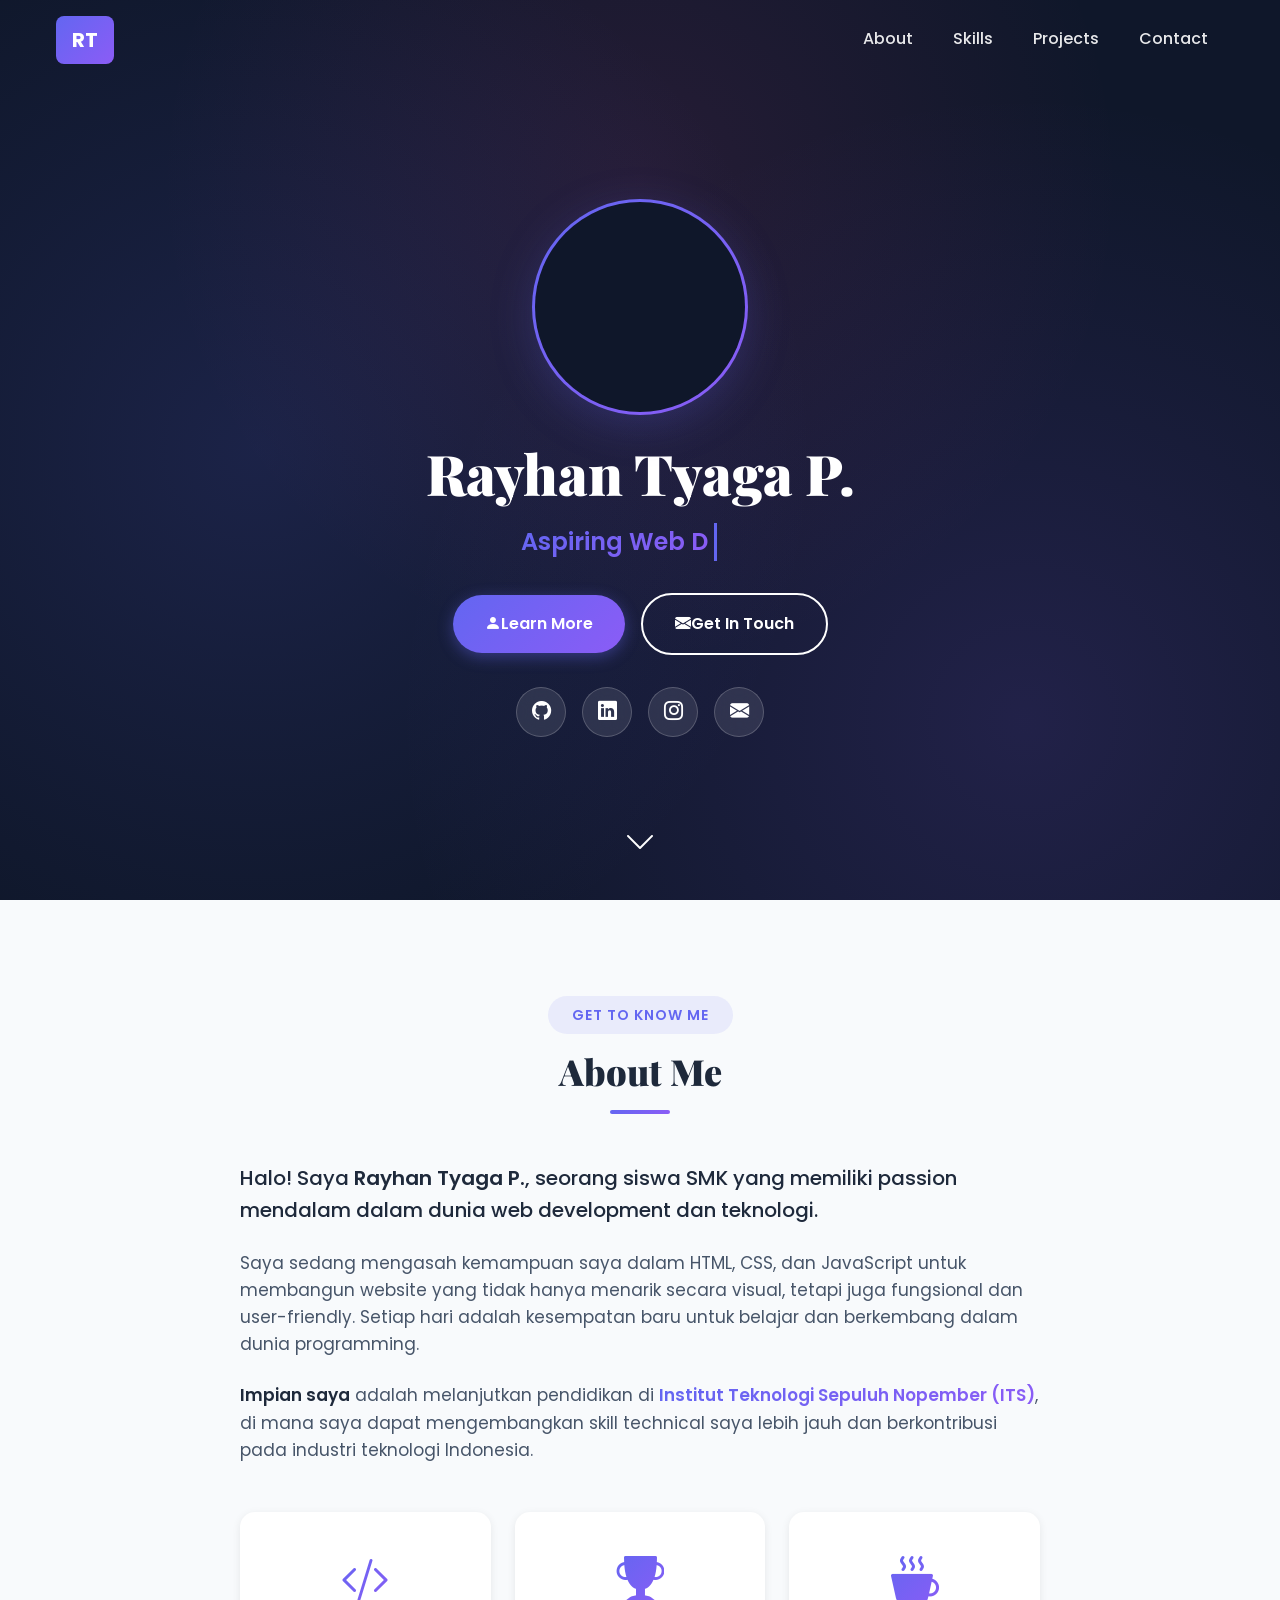
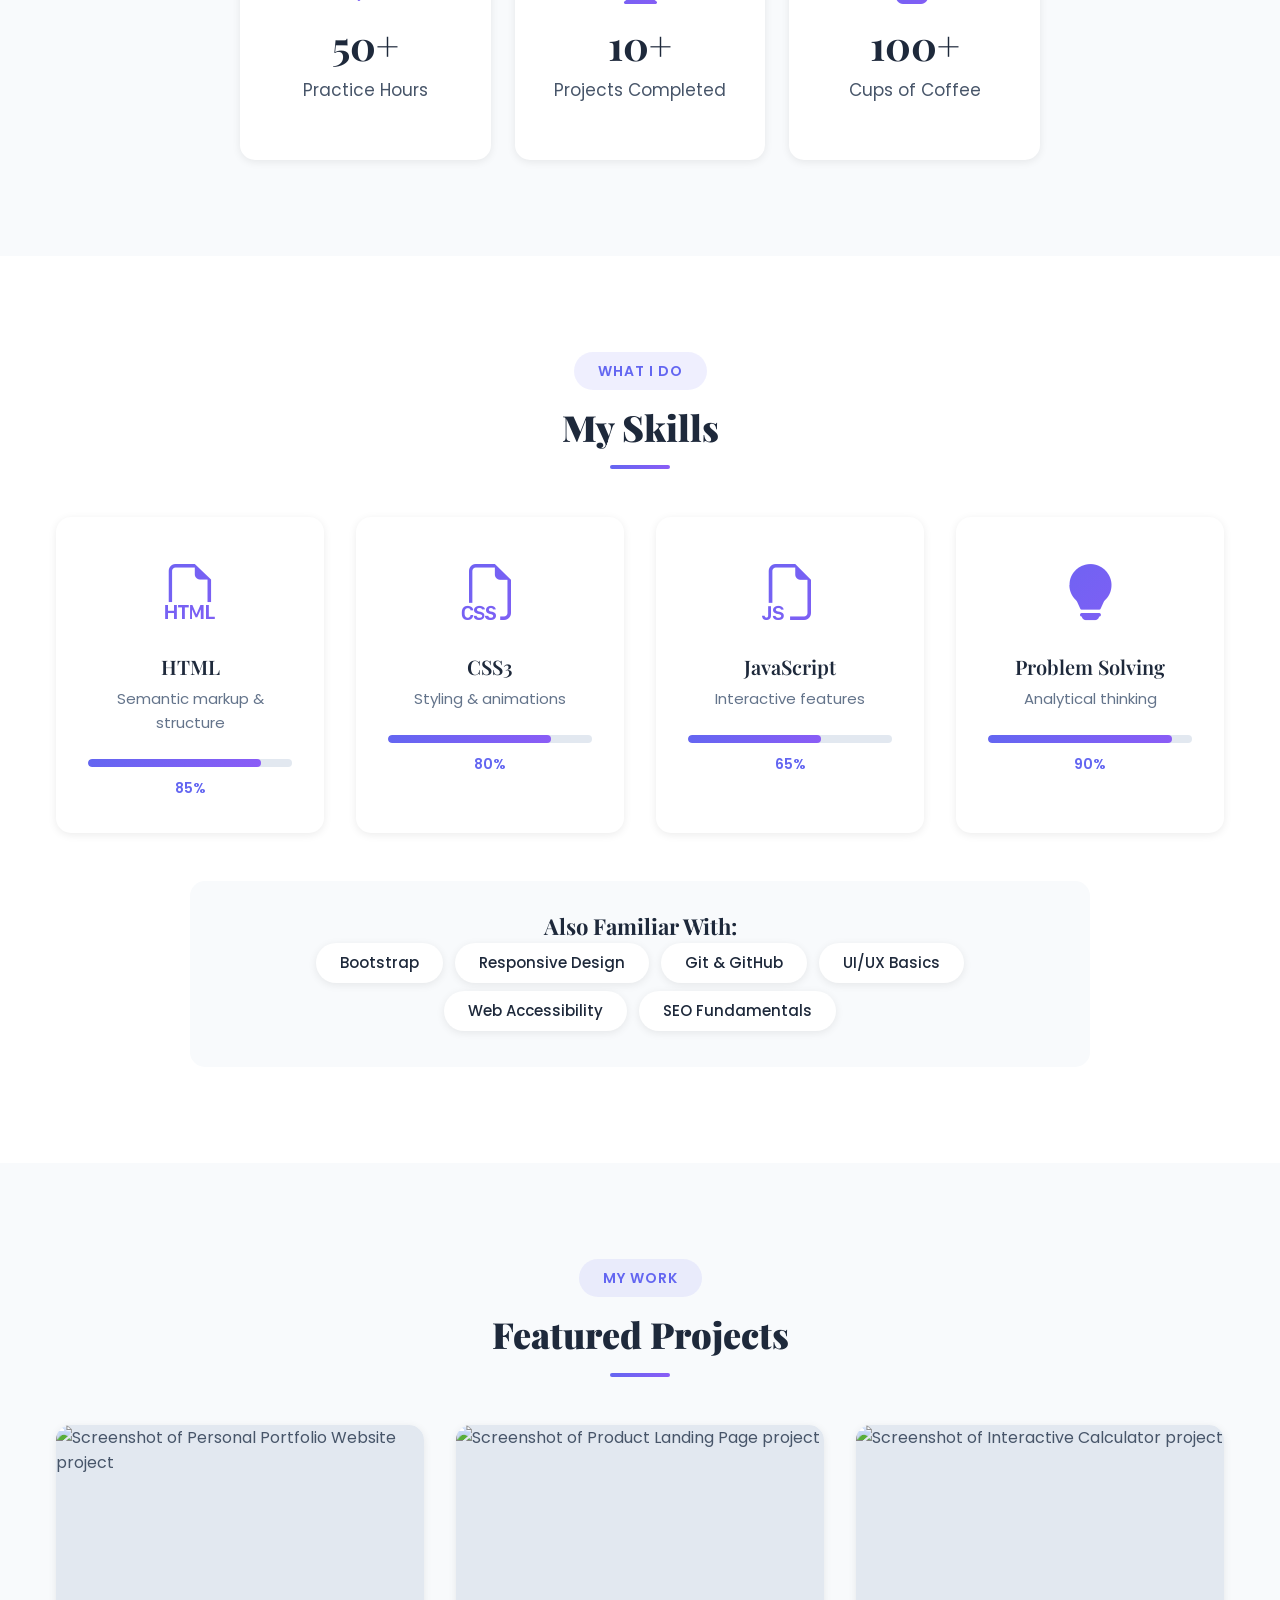
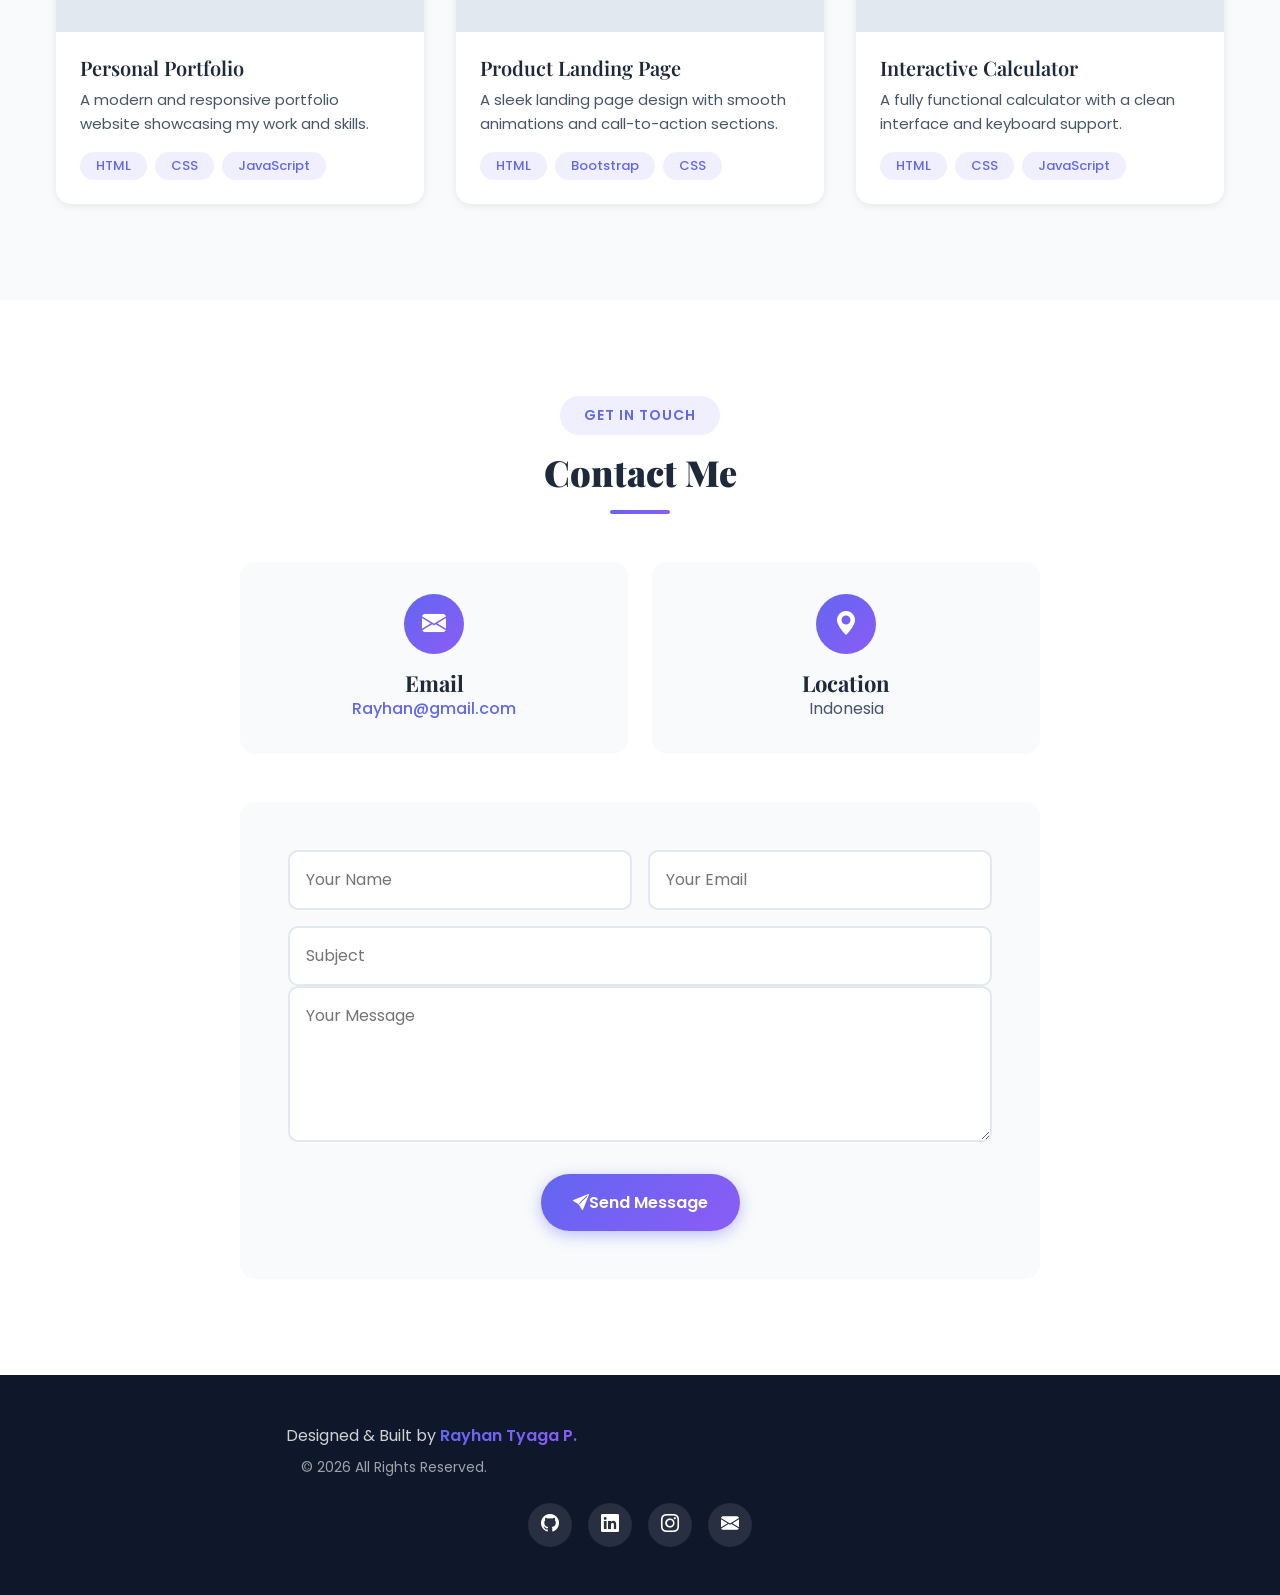
==== commit c6be4e82: "Update index.html" ====
--- a/index.html
+++ b/index.html
@@ -162,7 +162,7 @@
           <div class="skill-icon" aria-hidden="true">
             <i class="bi bi-filetype-html"></i>
           </div>
-          <h3 class="skill-name">HTML5</h3>
+          <h3 class="skill-name">HTML</h3>
           <p class="skill-description">Semantic markup & structure</p>
           <div class="skill-progress" role="progressbar" aria-valuenow="85" aria-valuemin="0" aria-valuemax="100" aria-label="HTML5 skill level 85%">
             <div class="progress-bar" style="width: 85%"></div>
@@ -556,4 +556,4 @@
     })();
   </script>
 </body>
-</html>+</html>
